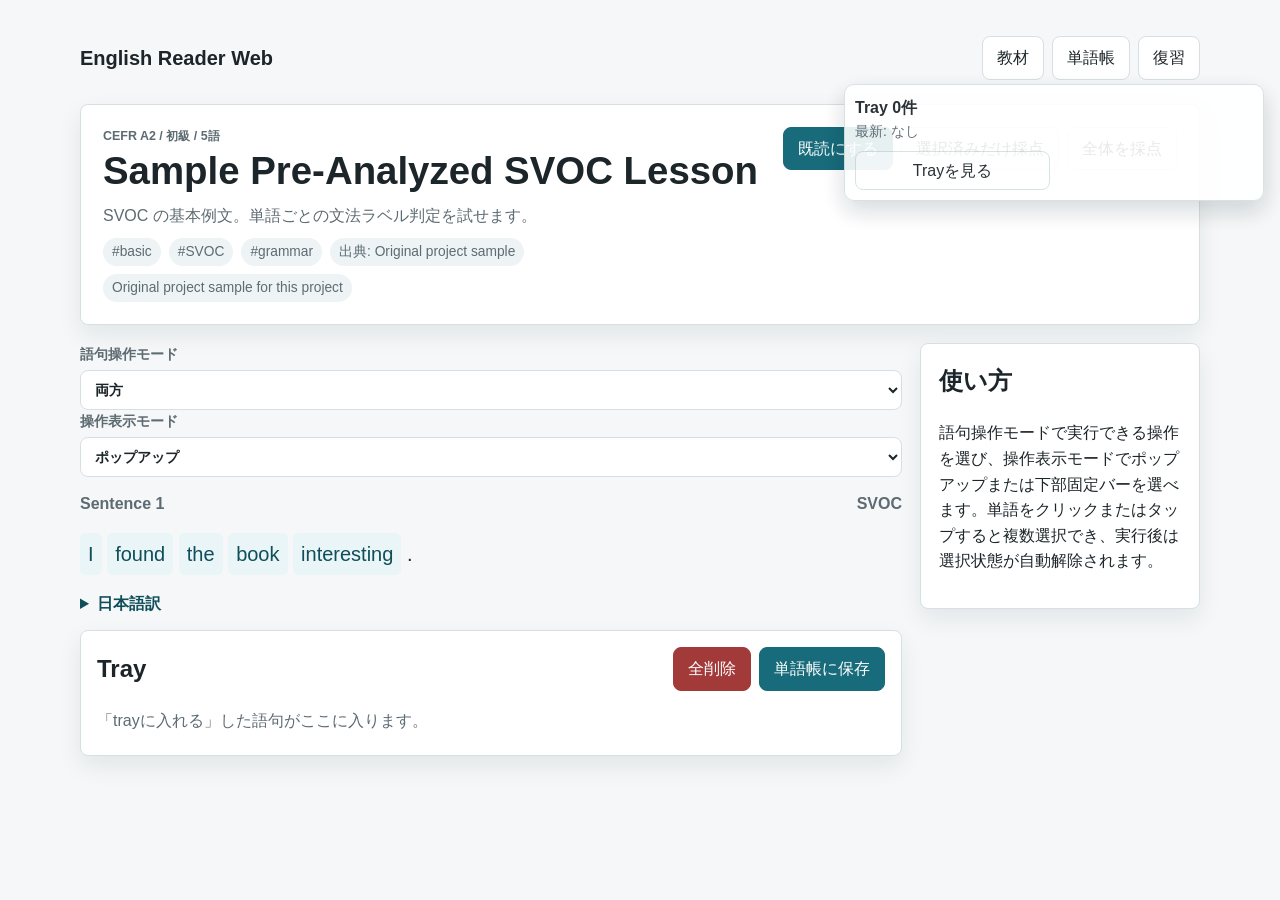
==== reader.html @ a2c3c88b "Initial public portfolio version" ====
<!DOCTYPE html>
<html lang="ja">
<head>
  <meta charset="UTF-8" />
  <meta name="viewport" content="width=device-width, initial-scale=1.0" />
  <meta http-equiv="Cache-Control" content="no-store" />
  <title>Reader - English Reader Web</title>
  <link rel="stylesheet" href="css/styles.css?v=reader-select-20260516b" />
</head>
<body class="reader-page">
  <div class="page-shell">
    <header class="site-header">
      <a class="site-title" href="index.html">English Reader Web</a>
      <nav class="site-nav" aria-label="メインナビゲーション">
        <a href="index.html">教材</a>
        <a href="vocab.html">単語帳</a>
        <a href="review.html">復習</a>
      </nav>
    </header>

    <main id="readerRoot" aria-live="polite"></main>
  </div>

  <script src="js/storage.js?v=reader-select-20260516b"></script>
  <script src="js/app.js?v=reader-select-20260516b"></script>
  <script>
    let currentPassage = null;
    let currentSentences = [];
    let currentTray = [];
    let selectedTokens = [];
    let selectedIdioms = [];
    let grammarGradeResults = {};
    let grammarCorrectLabels = {};
    let activeIdioms = [];
    let activeTokenContext = null;
    let holdTimer = null;
    let touchPopoverOpen = false;
    let suppressNextClick = false;
    let touchTokenPressActive = false;
    let currentActionMode = "both";
    let currentDisplayMode = "popup";
    let trayStatusPosition = { x: null, y: null };
    const ACTION_MODES = {
      grammar: "grammar",
      tray: "tray",
      both: "both",
      view: "view"
    };
    const DISPLAY_MODES = {
      popup: "popup",
      bottom: "bottom"
    };
    const MOBILE_ACTION_MEDIA = "(max-width: 760px)";

    function isMobileActionViewport() {
      return window.matchMedia(MOBILE_ACTION_MEDIA).matches;
    }

    function isGrammarQuizEnabled() {
      return Boolean(currentPassage?.features?.grammarQuiz);
    }

    function hasGrammarAnswerData() {
      return currentSentences.some(sentence => {
        const answerKey = sentence.answerKey;
        return answerKey && typeof answerKey === "object" && Object.keys(answerKey).length > 0;
      });
    }

    function supportsGrammarUi() {
      return isGrammarQuizEnabled() || hasGrammarAnswerData();
    }

    function getAllowedActionModes() {
      if (supportsGrammarUi()) {
        return [ACTION_MODES.grammar, ACTION_MODES.tray, ACTION_MODES.both, ACTION_MODES.view];
      }
      return [ACTION_MODES.tray, ACTION_MODES.view];
    }

    function normalizeActionMode(mode) {
      const allowed = getAllowedActionModes();
      if (allowed.includes(mode)) {
        return mode;
      }
      return allowed.includes(ACTION_MODES.tray) ? ACTION_MODES.tray : ACTION_MODES.view;
    }

    function applyActionModeFallbackIfNeeded() {
      currentActionMode = normalizeActionMode(currentActionMode);
    }

    function buildWordEntry(token, sentence) {
      return {
        word: token.lemma || token.text,
        type: "word",
        passage_id: currentPassage.id,
        passage_title: currentPassage.title,
        sentence_id: sentence.sentenceId,
        token_id: token.id,
        lemma: token.lemma || "",
        part_of_speech: tokenPartOfSpeech(token),
        meaning_ja: tokenMeaning(token),
        dictionary_entries: token.dictionaryEntries || token.dictionary_entries || [],
        example: sentence.text,
        example_translation_ja: sentence.translationJa || ""
      };
    }

    function buildIdiomEntry(idiom) {
      const firstTokenId = idiom.tokenIds?.[0] || "";
      const firstContext = currentSentences
        .map(sentence => ({ sentence, token: sentence.tokens.find(token => token.id === firstTokenId) }))
        .find(context => context.token);
      return {
        word: idiom.text,
        type: "idiom",
        passage_id: currentPassage.id,
        passage_title: currentPassage.title,
        sentence_id: firstContext?.sentence.sentenceId || "",
        token_id: firstTokenId,
        lemma: idiom.text,
        part_of_speech: "idiom",
        meaning_ja: idiom.meaningJa || idiom.meaning_ja || "",
        dictionary_entries: [],
        component_words: idiom.text.split(/\s+/),
        example: firstContext?.sentence.text || "",
        example_translation_ja: firstContext?.sentence.translationJa || ""
      };
    }

    function trayKey(entry) {
      return [entry.passage_id, entry.type, entry.sentence_id, entry.token_id || entry.word].join("::");
    }

    function tokenKey(tokenId, sentenceId) {
      return `${sentenceId}::${tokenId}`;
    }

    function clearGrammarGradeResults() {
      grammarGradeResults = {};
      grammarCorrectLabels = {};
    }

    function clearGrammarGradeFeedback() {
      clearGrammarGradeResults();
      refreshReaderBody();
      const message = document.getElementById("readerMessage");
      if (message) {
        message.innerHTML = "";
      }
    }

    function isTokenSelected(tokenId, sentenceId) {
      const key = tokenKey(tokenId, sentenceId);
      return selectedTokens.some(item => item.key === key);
    }

    function isIdiomSelected(idiomId) {
      return selectedIdioms.includes(idiomId);
    }

    function toggleSelectedToken(token, sentence) {
      const key = tokenKey(token.id, sentence.sentenceId);
      if (selectedTokens.some(item => item.key === key)) {
        selectedTokens = selectedTokens.filter(item => item.key !== key);
        return;
      }
      selectedTokens.push({
        key,
        tokenId: token.id,
        sentenceId: sentence.sentenceId
      });
    }

    function getSelectedContexts() {
      return selectedTokens
        .map(item => findToken(item.tokenId, item.sentenceId))
        .filter(context => context.token && context.sentence);
    }

    function isGrammarEnabled() {
      return supportsGrammarUi()
        && (currentActionMode === ACTION_MODES.grammar || currentActionMode === ACTION_MODES.both);
    }

    function isTrayEnabled() {
      return currentActionMode === ACTION_MODES.tray || currentActionMode === ACTION_MODES.both;
    }

    function isInteractionEnabled() {
      return currentActionMode !== ACTION_MODES.view;
    }

    function isPopoverActionMode() {
      return currentDisplayMode === DISPLAY_MODES.popup;
    }

    function isBottomActionMode() {
      return currentDisplayMode === DISPLAY_MODES.bottom;
    }

    function getActionContexts() {
      const selectedContexts = getSelectedContexts();
      if (selectedContexts.length) {
        return selectedContexts;
      }
      return activeTokenContext ? [activeTokenContext] : [];
    }

    function getIdiomById(idiomId) {
      return (currentPassage.idioms || []).find(item => item.id === idiomId) || null;
    }

    function getIdiomTokenIds(idiomIds) {
      const ids = new Set();
      idiomIds.forEach(idiomId => {
        const idiom = getIdiomById(idiomId);
        (idiom?.tokenIds || []).forEach(tokenId => ids.add(tokenId));
      });
      return ids;
    }

    function applyIdiomHighlights() {
      const highlightIds = getIdiomTokenIds([...new Set([...activeIdioms, ...selectedIdioms])]);
      document.querySelectorAll(".token").forEach(button => {
        const shouldHighlight = highlightIds.has(button.dataset.tokenId);
        button.classList.toggle("token-idiom-active", shouldHighlight);
      });
    }

    function getIdiomsForToken(tokenId) {
      return (currentPassage.idioms || []).filter(idiom => (idiom.tokenIds || []).includes(tokenId));
    }

    function renderToken(token, sentence) {
      const meaning = tokenMeaning(token);
      const part = tokenPartOfSpeech(token);
      const isWord = /[A-Za-z0-9]/.test(token.text);
      const selectedLabel = getGrammarAnswersForPassage(currentPassage.id)[token.id] || "";
      const isSelected = isTokenSelected(token.id, sentence.sentenceId);
      const idioms = getIdiomsForToken(token.id);
      const gradeState = grammarGradeResults[token.id];
      const gradeClass = gradeState ? ` grammar-${gradeState}` : "";
      const correctLabels = grammarCorrectLabels[token.id] || "";
      const showAnswerBadge = gradeState === "incorrect" || gradeState === "unanswered";
      const answerBadge = showAnswerBadge && correctLabels
        ? `<span class="grammar-answer-badge" aria-label="正解ラベル">${correctLabels}</span>`
        : "";
      if (!isWord) {
        return `<span class="punct">${token.text}</span>`;
      }
      return `
        <button
          class="token ${selectedLabel ? "token-labeled" : ""} ${isSelected ? "token-selected" : ""}${gradeClass}"
          type="button"
          data-token-id="${token.id}"
          data-sentence-id="${sentence.sentenceId}"
          data-grammar-label="${selectedLabel}"
          title="${[part, meaning, idioms.map(idiom => idiom.text).join(" / ")].filter(Boolean).join(" / ")}"
        >${token.text}${selectedLabel ? `<span class="token-label">${selectedLabel}</span>` : ""}${answerBadge}</button>
      `;
    }

    function renderSentence(sentence, index) {
      const tokenHtml = sentence.tokens.map((token, tokenIndex) => {
        const prefix = shouldSpaceBefore(token.text, sentence.tokens[tokenIndex - 1]?.text) ? " " : "";
        return prefix + renderToken(token, sentence);
      }).join("");

      return `
        <article class="sentence-card">
          <div class="sentence-head">
            <span>Sentence ${index + 1}</span>
            ${sentence.sentencePattern ? `<strong>${sentence.sentencePattern}</strong>` : ""}
          </div>
          <p class="sentence-text">${tokenHtml}</p>
          ${sentence.translationJa ? `<details class="translation-details"><summary>日本語訳</summary><p>${sentence.translationJa}</p></details>` : ""}
        </article>
      `;
    }

    function renderTray() {
      const trayItems = currentTray.map(entry => `
        <span class="tray-item">
          ${entry.word}
          <button type="button" aria-label="${entry.word} をtrayから削除" data-remove-tray="${trayKey(entry)}">×</button>
        </span>
      `).join("");
      return `
        <section id="wordTraySection" class="word-tray" aria-label="単語帳保存前のtray">
          <div class="tray-head">
            <h2>Tray</h2>
            <div class="tray-actions">
              <button class="button danger" id="clearTrayButton" type="button" ${currentTray.length ? "" : "disabled"}>全削除</button>
              <button class="button primary" id="saveTrayButton" type="button" ${currentTray.length ? "" : "disabled"}>単語帳に保存</button>
            </div>
          </div>
          <div class="tray-list">${trayItems || '<span class="muted">「trayに入れる」した語句がここに入ります。</span>'}</div>
        </section>
      `;
    }

    function renderTrayStatusBar() {
      if (isBottomActionMode() && selectedTokens.length) {
        return "";
      }
      const count = currentTray.length;
      const latest = count ? currentTray[count - 1].word : "";
      const latestText = latest.length > 24 ? `${latest.slice(0, 24)}...` : latest;
      return `
        <section class="tray-status-bar ${count ? "has-items" : "is-empty"}" aria-label="tray状態">
          <div class="tray-status-main">
            <p class="tray-status-count">Tray ${count}件</p>
            <p class="tray-status-latest">${count ? `最新: ${latestText}` : "最新: なし"}</p>
          </div>
          <div class="tray-status-actions">
            <button class="button" id="trayStatusViewButton" type="button">Trayを見る</button>
            ${count ? '<button class="button primary" id="trayStatusSaveButton" type="button">保存</button>' : ""}
          </div>
        </section>
      `;
    }

    function renderMobileActionBar() {
      if (!isBottomActionMode() || !selectedTokens.length || currentActionMode === ACTION_MODES.view) {
        return "";
      }
      const selectedContexts = getSelectedContexts();
      const firstWord = selectedContexts[0]?.token?.lemma || selectedContexts[0]?.token?.text || "";
      const shortWord = firstWord.length > 18 ? `${firstWord.slice(0, 18)}...` : firstWord;
      const summary = selectedTokens.length === 1
        ? `1語を選択中: ${shortWord}`
        : `${selectedTokens.length}語を選択中`;
      const grammarButtons = supportsGrammarUi() && isGrammarEnabled()
        ? `${GRAMMAR_LABELS.map(label => `<button class="grammar-pill" type="button" data-mobile-action="label" data-mobile-label="${label}">${label}</button>`).join("")}
            <button class="button" type="button" data-mobile-action="clear">clear</button>`
        : "";
      const saveButton = isTrayEnabled()
        ? '<button class="button primary" type="button" data-mobile-action="save">trayに入れる</button>'
        : "";
      return `
        <section class="mobile-action-bar" aria-label="下部固定語句操作バー">
          <p class="mobile-action-summary">${summary}</p>
          <div class="mobile-action-buttons">
            ${grammarButtons}
            ${saveButton}
            <button class="button danger" type="button" data-mobile-action="unselect">選択解除</button>
          </div>
        </section>
      `;
    }

    function applyTrayStatusPosition() {
      const bar = document.querySelector(".tray-status-bar");
      if (!bar) {
        return;
      }
      if (trayStatusPosition.x == null || trayStatusPosition.y == null) {
        return;
      }
      const maxX = Math.max(0, window.innerWidth - bar.offsetWidth);
      const maxY = Math.max(0, window.innerHeight - bar.offsetHeight);
      bar.style.left = `${Math.min(Math.max(0, trayStatusPosition.x), maxX)}px`;
      bar.style.top = `${Math.min(Math.max(0, trayStatusPosition.y), maxY)}px`;
      bar.style.right = "auto";
      bar.style.bottom = "auto";
    }

    function enableTrayStatusDrag() {
      const bar = document.querySelector(".tray-status-bar");
      if (!bar || bar.dataset.dragReady === "1") {
        return;
      }
      bar.dataset.dragReady = "1";
      bar.addEventListener("pointerdown", event => {
        if (event.target.closest("button")) {
          return;
        }
        const rect = bar.getBoundingClientRect();
        const offsetX = event.clientX - rect.left;
        const offsetY = event.clientY - rect.top;
        bar.classList.add("is-dragging");
        bar.setPointerCapture(event.pointerId);
        const onMove = moveEvent => {
          const maxX = Math.max(0, window.innerWidth - bar.offsetWidth);
          const maxY = Math.max(0, window.innerHeight - bar.offsetHeight);
          const x = Math.min(Math.max(0, moveEvent.clientX - offsetX), maxX);
          const y = Math.min(Math.max(0, moveEvent.clientY - offsetY), maxY);
          trayStatusPosition = { x, y };
          bar.style.left = `${x}px`;
          bar.style.top = `${y}px`;
          bar.style.right = "auto";
          bar.style.bottom = "auto";
        };
        const onUp = upEvent => {
          bar.classList.remove("is-dragging");
          bar.removeEventListener("pointermove", onMove);
          bar.removeEventListener("pointerup", onUp);
          bar.removeEventListener("pointercancel", onUp);
          if (bar.hasPointerCapture(upEvent.pointerId)) {
            bar.releasePointerCapture(upEvent.pointerId);
          }
        };
        bar.addEventListener("pointermove", onMove);
        bar.addEventListener("pointerup", onUp);
        bar.addEventListener("pointercancel", onUp);
      });
    }

    function renderReader() {
      const root = document.getElementById("readerRoot");
      const readPassages = getReadPassages();
      applyActionModeFallbackIfNeeded();
      const grammarUiEnabled = supportsGrammarUi();
      const hasGradeResults = grammarUiEnabled && Object.keys(grammarGradeResults).length > 0;
      if (!grammarUiEnabled) {
        clearGrammarGradeResults();
      }
      const source = currentPassage.source_url
        ? `<a href="${currentPassage.source_url}" target="_blank" rel="noreferrer">${currentPassage.source}</a>`
        : currentPassage.source;
      const actionModeOptions = [
        { value: ACTION_MODES.grammar, label: "文型選択のみ" },
        { value: ACTION_MODES.tray, label: "tray追加のみ" },
        { value: ACTION_MODES.both, label: "両方" },
        { value: ACTION_MODES.view, label: "閲覧のみ" }
      ].filter(option => getAllowedActionModes().includes(option.value));
      root.innerHTML = `
        <section class="reader-header">
          <div>
            <p class="eyebrow">${currentPassage.level_hint || "CEFR"} / ${getDifficultyLabel(currentPassage.difficulty)} / ${getWordCount(currentPassage)}語</p>
            <h1>${currentPassage.title}</h1>
            <p>${currentPassage.summary_ja || ""}</p>
            <div class="meta-row">
              ${(currentPassage.tags || []).map(tag => `<span>#${tag.replace(/^#/, "")}</span>`).join("")}
              <span>出典: ${source || "Original Sample"}</span>
              <span>${currentPassage.license_type || ""}</span>
            </div>
          </div>
          <div class="reader-actions">
            <button class="button primary" id="markReadButton" type="button">${readPassages[currentPassage.id]?.read ? "既読を解除" : "既読にする"}</button>
            ${grammarUiEnabled ? '<button class="button" id="gradeAnsweredButton" type="button">選択済みだけ採点</button>' : ""}
            ${grammarUiEnabled ? '<button class="button" id="gradeAllButton" type="button">全体を採点</button>' : ""}
            ${hasGradeResults ? '<button class="button ghost" id="clearGradeResultsButton" type="button">採点結果を消す</button>' : ""}
          </div>
        </section>
        <section class="layout-two">
          <div>
            <div class="reader-mode reader-mode-inline">
              <label>
                語句操作モード
                <select id="actionModeSelect">
                  ${actionModeOptions.map(option => `<option value="${option.value}" ${currentActionMode === option.value ? "selected" : ""}>${option.label}</option>`).join("")}
                </select>
              </label>
              <label>
                操作表示モード
                <select id="displayModeSelect">
                  <option value="popup" ${currentDisplayMode === DISPLAY_MODES.popup ? "selected" : ""}>ポップアップ</option>
                  <option value="bottom" ${currentDisplayMode === DISPLAY_MODES.bottom ? "selected" : ""}>下部固定</option>
                </select>
              </label>
            </div>
            ${currentSentences.map(renderSentence).join("")}
            ${renderTray()}
          </div>
          <aside class="side-panel">
            <h2>使い方</h2>
            <p>語句操作モードで実行できる操作を選び、操作表示モードでポップアップまたは下部固定バーを選べます。単語をクリックまたはタップすると複数選択でき、実行後は選択状態が自動解除されます。</p>
            <div id="readerMessage"></div>
          </aside>
        </section>
        ${renderTrayStatusBar()}
        ${renderMobileActionBar()}
        <div id="tokenPopover" class="token-popover" role="dialog" aria-label="語句操作" hidden></div>
      `;
      document.body.classList.toggle("mobile-action-active", isBottomActionMode() && selectedTokens.length > 0);
      applyIdiomHighlights();
      applyTrayStatusPosition();
      enableTrayStatusDrag();
    }

    function findToken(tokenId, sentenceId) {
      const sentence = currentSentences.find(item => item.sentenceId === sentenceId);
      return {
        sentence,
        token: sentence?.tokens.find(token => token.id === tokenId)
      };
    }

    function closeTokenPopover() {
      const popover = document.getElementById("tokenPopover");
      if (popover) {
        popover.hidden = true;
      }
      activeIdioms = [];
      applyIdiomHighlights();
      activeTokenContext = null;
    }

    function openTokenPopover(tokenButton) {
      if (!isInteractionEnabled() || !isPopoverActionMode()) {
        closeTokenPopover();
        return;
      }
      const { token, sentence } = findToken(tokenButton.dataset.tokenId, tokenButton.dataset.sentenceId);
      if (!token || !sentence) {
        return;
      }
      activeTokenContext = { token, sentence, button: tokenButton };
      const selectedLabel = getGrammarAnswersForPassage(currentPassage.id)[token.id] || "";
      const targetCount = getActionContexts().length || 1;
      const selectionStatus = targetCount > 1
        ? `<p class="popover-status">${targetCount}語を選択中</p>`
        : "";
      const idioms = getIdiomsForToken(token.id);
      activeIdioms = idioms.map(item => item.id);
      applyIdiomHighlights();
      const idiomSelectionStatus = selectedIdioms.length
        ? `<p class="popover-status">${selectedIdioms.length}件の熟語を選択中</p>`
        : "";
      const idiomHint = idioms.length && isTrayEnabled()
        ? `<div class="idiom-hints">${idioms.map(idiom => `
            <button class="idiom-save ${isIdiomSelected(idiom.id) ? "selected" : ""}" type="button" data-popover-idiom="${idiom.id}">
              <strong>${idiom.text}</strong>
            </button>
          `).join("")}</div>`
        : "";
      const popover = document.getElementById("tokenPopover");
      const labelButtons = `
        <div class="popover-labels" aria-label="文型ラベル">
          ${GRAMMAR_LABELS.map(label => `<button class="grammar-pill ${selectedLabel === label ? "selected" : ""}" type="button" data-popover-label="${label}">${label}</button>`).join("")}
        </div>
      `;
      const clearButton = '<button class="button" type="button" data-popover-clear>clear</button>';
      const saveButton = '<button class="button primary" type="button" data-popover-save>trayに入れる</button>';
      const renderPopoverContent = below => {
        const actions = [];
        if (isGrammarEnabled()) {
          actions.push(labelButtons, clearButton);
        }
        if (isTrayEnabled()) {
          actions.push(saveButton);
        }
        popover.innerHTML = below
          ? `${selectionStatus}${idiomSelectionStatus}${idiomHint}${actions.join("")}`
          : `${selectionStatus}${idiomSelectionStatus}${actions.reverse().join("")}${idiomHint}`;
      };
      renderPopoverContent(true);
      popover.hidden = false;

      const rect = tokenButton.getBoundingClientRect();
      let popoverRect = popover.getBoundingClientRect();
      const viewportMargin = 8;
      const spaceBelow = window.innerHeight - rect.bottom - viewportMargin;
      const below = spaceBelow >= popoverRect.height + viewportMargin;
      renderPopoverContent(below);
      popoverRect = popover.getBoundingClientRect();
      const left = Math.min(
        Math.max(viewportMargin, rect.left + rect.width / 2 - popoverRect.width / 2),
        window.innerWidth - popoverRect.width - viewportMargin
      );
      const preferredTop = below
        ? rect.bottom + 8
        : rect.top - popoverRect.height - 8;
      const top = Math.min(
        Math.max(viewportMargin, preferredTop),
        window.innerHeight - popoverRect.height - viewportMargin
      );
      popover.classList.toggle("is-below", below);
      popover.classList.toggle("is-above", !below);
      popover.style.left = `${left}px`;
      popover.style.top = `${top}px`;
      const arrowLeft = Math.min(
        Math.max(16, rect.left + rect.width / 2 - left),
        popoverRect.width - 16
      );
      popover.style.setProperty("--popover-arrow-left", `${arrowLeft}px`);
    }

    function refreshReaderBody() {
      renderReader();
      closeTokenPopover();
      applyIdiomHighlights();
    }

    function clearSelectedTokens() {
      selectedTokens = [];
    }

    function clearSelectedIdioms() {
      selectedIdioms = [];
    }

    function addActionContextsToTray() {
      const contexts = getActionContexts();
      if (!contexts.length) {
        return;
      }
      let added = 0;
      let skipped = 0;
      contexts.forEach(context => {
        const entry = buildWordEntry(context.token, context.sentence);
        const key = trayKey(entry);
        if (!currentTray.some(item => trayKey(item) === key)) {
          currentTray.push(entry);
          added += 1;
        } else {
          skipped += 1;
        }
      });
      const message = `trayに追加しました。追加 ${added} 件 / 追加済み ${skipped} 件。`;
      let type = "info";
      if (added) {
        type = "success";
      }
      clearSelectedTokens();
      refreshReaderBody();
      showMessage(document.getElementById("readerMessage"), message, type);
    }

    function saveTrayToVocabulary() {
      if (!currentTray.length) {
        return;
      }
      let created = 0;
      let existing = 0;
      currentTray.forEach(entry => {
        const result = saveWordIfNew(entry);
        if (result.created) {
          created += 1;
        } else {
          existing += 1;
        }
      });
      currentTray = [];
      renderReader();
      showMessage(
        document.getElementById("readerMessage"),
        `単語帳へ保存しました。追加 ${created} 件 / 保存済み ${existing} 件。`,
        "success"
      );
    }

    function toggleSelectedIdiom(idiomId) {
      if (isIdiomSelected(idiomId)) {
        selectedIdioms = selectedIdioms.filter(id => id !== idiomId);
        return;
      }
      selectedIdioms.push(idiomId);
    }

    function addSelectedIdiomsToTray() {
      if (!selectedIdioms.length) {
        return false;
      }
      let added = 0;
      let skipped = 0;
      selectedIdioms.forEach(idiomId => {
        const idiom = getIdiomById(idiomId);
        if (!idiom) {
          return;
        }
        const entry = buildIdiomEntry(idiom);
        if (!currentTray.some(item => trayKey(item) === trayKey(entry))) {
          currentTray.push(entry);
          added += 1;
        } else {
          skipped += 1;
        }
      });
      clearSelectedIdioms();
      clearSelectedTokens();
      refreshReaderBody();
      showMessage(document.getElementById("readerMessage"), `熟語をtrayに追加しました。追加 ${added} 件 / 追加済み ${skipped} 件。`, added ? "success" : "info");
      if (!added && !skipped) {
        return false;
      }
      return true;
    }

    function setLabelForActionContexts(label) {
      const contexts = getActionContexts();
      contexts.forEach(context => {
        setGrammarAnswer(currentPassage.id, context.token.id, label);
      });
      clearGrammarGradeResults();
      clearSelectedTokens();
      refreshReaderBody();
    }

    function clearLabelForActionContexts() {
      setLabelForActionContexts("");
    }

    function executePopoverAction(action) {
      if (!action) {
        return false;
      }
      const label = action.closest("[data-popover-label]");
      if (label) {
        if (!isGrammarEnabled()) {
          return false;
        }
        setLabelForActionContexts(label.dataset.popoverLabel);
        return true;
      }
      if (action.closest("[data-popover-clear]")) {
        if (!isGrammarEnabled()) {
          return false;
        }
        clearLabelForActionContexts();
        return true;
      }
      if (action.closest("[data-popover-save]")) {
        if (!isTrayEnabled()) {
          return false;
        }
        if (selectedIdioms.length) {
          addSelectedIdiomsToTray();
          return true;
        }
        addActionContextsToTray();
        return true;
      }
      const idiomButton = action.closest("[data-popover-idiom]");
      if (idiomButton) {
        if (!isTrayEnabled()) {
          return false;
        }
        toggleSelectedIdiom(idiomButton.dataset.popoverIdiom);
        if (activeTokenContext?.button) {
          openTokenPopover(activeTokenContext.button);
        }
        return true;
      }
      return false;
    }

    function collectGrammarTargets() {
      const targets = [];
      currentSentences.forEach(sentence => {
        const answerKey = sentence.answerKey || {};
        Object.entries(answerKey).forEach(([tokenId, labels]) => {
          targets.push({ tokenId, labels });
        });
      });
      return targets;
    }

    function gradeGrammar(scope = "all") {
      const answers = getGrammarAnswersForPassage(currentPassage.id);
      const allTargets = collectGrammarTargets();
      clearGrammarGradeResults();
      if (!allTargets.length) {
        refreshReaderBody();
        showMessage(document.getElementById("readerMessage"), "この教材には採点用の文型データがありません。", "info");
        return;
      }
      const targets = scope === "answered"
        ? allTargets.filter(target => Boolean(answers[target.tokenId]))
        : allTargets;
      if (scope === "answered" && !targets.length) {
        refreshReaderBody();
        showMessage(document.getElementById("readerMessage"), "文型ラベルを選択済みの語句がありません。", "info");
        return;
      }
      let correct = 0;
      targets.forEach(target => {
        const selectedLabel = answers[target.tokenId];
        grammarCorrectLabels[target.tokenId] = target.labels.join("/");
        if (!selectedLabel) {
          grammarGradeResults[target.tokenId] = "unanswered";
          return;
        }
        if (target.labels.includes(selectedLabel)) {
          grammarGradeResults[target.tokenId] = "correct";
          correct += 1;
          return;
        }
        grammarGradeResults[target.tokenId] = "incorrect";
      });
      const total = targets.length;
      const text = scope === "answered"
        ? `選択済み ${total}件中 ${correct}件正解です。`
        : `全体 ${total}件中 ${correct}件正解です。`;
      refreshReaderBody();
      showMessage(document.getElementById("readerMessage"), text, correct === total ? "success" : "info");
    }

    async function init() {
      const root = document.getElementById("readerRoot");
      try {
        const passages = await fetchJson("data/passages.json");
        const requestedId = parseQuery().get("id") || getLastOpenedPassage()?.passage_id || passages[0]?.id;
        currentPassage = passages.find(passage => passage.id === requestedId) || passages[0];
        currentSentences = buildSentenceList(currentPassage);
        clearGrammarGradeResults();
        applyActionModeFallbackIfNeeded();
        currentDisplayMode = isMobileActionViewport() ? DISPLAY_MODES.bottom : DISPLAY_MODES.popup;
        setLastOpenedPassage(currentPassage.id);
        renderReader();
      } catch (error) {
        showMessage(root, error.message, "error");
      }
    }

    document.addEventListener("click", event => {
      const bypassSuppressTarget = event.target.closest(
        "#trayStatusViewButton, #trayStatusSaveButton, #saveTrayButton, #clearTrayButton, [data-remove-tray]"
      );
      if (suppressNextClick && !bypassSuppressTarget) {
        suppressNextClick = false;
        return;
      }
      suppressNextClick = false;

      const mobileAction = event.target.closest("[data-mobile-action]");
      if (mobileAction) {
        if (mobileAction.dataset.mobileAction === "label") {
          if (isGrammarEnabled()) {
            setLabelForActionContexts(mobileAction.dataset.mobileLabel);
          }
          return;
        }
        if (mobileAction.dataset.mobileAction === "clear") {
          if (isGrammarEnabled()) {
            clearLabelForActionContexts();
          }
          return;
        }
        if (mobileAction.dataset.mobileAction === "save") {
          if (isTrayEnabled()) {
            addActionContextsToTray();
          }
          return;
        }
        if (mobileAction.dataset.mobileAction === "unselect") {
          clearSelectedTokens();
          closeTokenPopover();
          renderReader();
          return;
        }
      }

      const tokenButton = event.target.closest(".token");
      if (tokenButton) {
        if (!isInteractionEnabled()) {
          closeTokenPopover();
          return;
        }
        const { token, sentence } = findToken(tokenButton.dataset.tokenId, tokenButton.dataset.sentenceId);
        if (token && sentence) {
          toggleSelectedToken(token, sentence);
          renderReader();
          if (isPopoverActionMode()) {
            const refreshedButton = document.querySelector(`[data-token-id="${CSS.escape(token.id)}"][data-sentence-id="${CSS.escape(sentence.sentenceId)}"]`);
            if (refreshedButton) {
              openTokenPopover(refreshedButton);
            }
          } else {
            closeTokenPopover();
          }
        }
        return;
      }

      if (event.target.closest("[data-popover-label], [data-popover-clear], [data-popover-save], [data-popover-idiom]")) {
        executePopoverAction(event.target);
        return;
      }

      const popover = event.target.closest(".token-popover");
      if (popover) {
        return;
      }

      const activeTokenButton = event.target.closest(".token");
      if (activeTokenButton) {
        openTokenPopover(activeTokenButton);
        return;
      }

      const removeButton = event.target.closest("[data-remove-tray]");
      if (removeButton) {
        currentTray = currentTray.filter(entry => trayKey(entry) !== removeButton.dataset.removeTray);
        renderReader();
        return;
      }

      if (event.target.id === "saveTrayButton") {
        saveTrayToVocabulary();
        return;
      }

      if (event.target.id === "trayStatusSaveButton") {
        saveTrayToVocabulary();
        return;
      }

      if (event.target.id === "trayStatusViewButton") {
        const tray = document.getElementById("wordTraySection");
        if (tray) {
          tray.scrollIntoView({ behavior: "smooth", block: "start" });
        }
        return;
      }

      if (event.target.id === "clearTrayButton") {
        currentTray = [];
        renderReader();
        return;
      }

      if (event.target.id === "markReadButton") {
        const isRead = Boolean(getReadPassages()[currentPassage.id]?.read);
        setReadPassage(currentPassage.id, !isRead);
        renderReader();
        return;
      }

      if (event.target.id === "gradeAnsweredButton") {
        gradeGrammar("answered");
        return;
      }

      if (event.target.id === "gradeAllButton") {
        gradeGrammar("all");
        return;
      }

      if (event.target.id === "clearGradeResultsButton") {
        clearGrammarGradeFeedback();
        return;
      }

      if (!event.target.closest(".token-popover")) {
        closeTokenPopover();
      }
    });

    document.addEventListener("pointerover", event => {
      if (event.pointerType !== "mouse") {
        return;
      }
      if (!isInteractionEnabled() || !isPopoverActionMode()) {
        return;
      }
      const tokenButton = event.target.closest(".token");
      if (!tokenButton) {
        return;
      }
      openTokenPopover(tokenButton);
    });

    document.addEventListener("pointerdown", event => {
      window.clearTimeout(holdTimer);
      touchTokenPressActive = false;
      touchPopoverOpen = false;
    });

    document.addEventListener("pointerup", () => {
      window.clearTimeout(holdTimer);
      touchTokenPressActive = false;
      touchPopoverOpen = false;
    });

    document.addEventListener("pointercancel", () => {
      window.clearTimeout(holdTimer);
      touchPopoverOpen = false;
      touchTokenPressActive = false;
      closeTokenPopover();
    });

    window.addEventListener("resize", () => {
      if (isBottomActionMode()) {
        closeTokenPopover();
      }
      applyTrayStatusPosition();
    });

    document.addEventListener("change", event => {
      if (event.target.id === "actionModeSelect") {
        currentActionMode = normalizeActionMode(event.target.value);
        clearGrammarGradeResults();
        clearSelectedTokens();
        clearSelectedIdioms();
        closeTokenPopover();
        renderReader();
        return;
      }
      if (event.target.id === "displayModeSelect") {
        currentDisplayMode = event.target.value;
        clearSelectedTokens();
        clearSelectedIdioms();
        closeTokenPopover();
        renderReader();
      }
    });

    document.addEventListener("DOMContentLoaded", init);
  </script>
</body>
</html>
---- css/styles.css ----
* {
  box-sizing: border-box;
}

:root {
  color-scheme: light;
  --bg: #f5f7f8;
  --surface: #ffffff;
  --surface-strong: #eef3f5;
  --text: #1c2529;
  --muted: #5d6b72;
  --line: #d6e0e4;
  --primary: #176b7a;
  --primary-strong: #0f4e5a;
  --accent: #b45335;
  --danger: #a33a3a;
  --success: #27724a;
  --shadow: 0 10px 24px rgba(19, 41, 48, 0.08);
}

body {
  margin: 0;
  font-family: "Segoe UI", "Yu Gothic UI", Meiryo, sans-serif;
  line-height: 1.6;
  color: var(--text);
  background: var(--bg);
}

body.reader-page.mobile-action-active {
  padding-bottom: 170px;
}

a {
  color: var(--primary);
}

button,
input,
select {
  font: inherit;
}

.page-shell {
  width: min(1120px, calc(100% - 32px));
  margin: 0 auto;
  padding: 24px 0 48px;
}

.site-header {
  display: flex;
  align-items: center;
  justify-content: space-between;
  gap: 16px;
  padding: 12px 0 24px;
}

.site-title {
  color: var(--text);
  font-size: 1.25rem;
  font-weight: 800;
  text-decoration: none;
}

.site-nav {
  display: flex;
  flex-wrap: wrap;
  gap: 8px;
  align-items: center;
  justify-content: flex-end;
}

.site-nav a,
.button {
  display: inline-flex;
  align-items: center;
  justify-content: center;
  min-height: 40px;
  padding: 8px 14px;
  border: 1px solid var(--line);
  border-radius: 8px;
  color: var(--text);
  background: var(--surface);
  text-decoration: none;
  cursor: pointer;
}

.site-nav a[aria-current="page"],
.button.primary {
  color: #fff;
  border-color: var(--primary);
  background: var(--primary);
}

.button:hover,
.site-nav a:hover {
  border-color: var(--primary);
}

.button.danger {
  color: #fff;
  border-color: var(--danger);
  background: var(--danger);
}

.summary-band,
.reader-header,
.side-panel,
.lesson-card,
.sentence-card,
.vocab-card,
.review-card {
  border: 1px solid var(--line);
  border-radius: 8px;
  background: var(--surface);
  box-shadow: var(--shadow);
}

.summary-band {
  display: grid;
  grid-template-columns: minmax(0, 1fr) auto;
  gap: 24px;
  align-items: center;
  padding: 28px;
  margin-bottom: 20px;
}

.summary-band h1,
.reader-header h1,
.section-head h1 {
  margin: 0 0 8px;
  font-size: clamp(1.6rem, 3vw, 2.4rem);
  line-height: 1.25;
}

.summary-band p,
.reader-header p {
  margin: 0;
  color: var(--muted);
}

.eyebrow {
  margin: 0 0 6px;
  color: var(--accent);
  font-size: 0.78rem;
  font-weight: 800;
  letter-spacing: 0;
  text-transform: uppercase;
}

.stats-grid {
  display: grid;
  grid-template-columns: repeat(2, 96px);
  gap: 10px;
}

.stats-grid div {
  padding: 14px;
  border: 1px solid var(--line);
  border-radius: 8px;
  background: var(--surface-strong);
  text-align: center;
}

.stats-grid strong {
  display: block;
  font-size: 1.8rem;
}

.stats-grid span,
.muted {
  color: var(--muted);
}

.toolbar {
  display: flex;
  flex-wrap: wrap;
  gap: 12px;
  align-items: end;
  padding: 14px;
  margin-bottom: 24px;
  border: 1px solid var(--line);
  border-radius: 8px;
  background: var(--surface);
}

.toolbar label {
  display: grid;
  gap: 4px;
  min-width: 180px;
  color: var(--muted);
  font-size: 0.9rem;
  font-weight: 700;
}

.toolbar input,
.toolbar select {
  min-height: 40px;
  padding: 8px 10px;
  border: 1px solid var(--line);
  border-radius: 8px;
  background: #fff;
  color: var(--text);
}

.section-head {
  display: flex;
  justify-content: space-between;
  align-items: center;
  gap: 16px;
  margin: 24px 0 14px;
}

.section-head h1,
.section-head h2 {
  margin: 0;
}

.card-list {
  display: grid;
  gap: 14px;
}

.lesson-card,
.vocab-card,
.review-card {
  display: grid;
  grid-template-columns: minmax(0, 1fr) auto;
  gap: 16px;
  align-items: center;
  padding: 18px;
}

.card-title-row {
  display: flex;
  flex-wrap: wrap;
  gap: 10px;
  align-items: center;
}

.card-title-row h2,
.card-title-row h3 {
  margin: 0;
}

.lesson-card p,
.vocab-card p,
.review-card p {
  margin: 8px 0;
}

.feature-badges {
  display: flex;
  flex-wrap: wrap;
  gap: 6px;
  margin-top: 8px;
}

.feature-badge {
  display: inline-flex;
  align-items: center;
  min-height: 24px;
  padding: 2px 8px;
  border: 1px solid #cfdadf;
  border-radius: 999px;
  background: #f3f8fa;
  color: #37535b;
  font-size: 0.78rem;
  font-weight: 700;
  line-height: 1.2;
}

.feature-badge-grammar {
  border-color: #b9d4db;
  background: #eaf4f7;
}

.feature-badge-idiom {
  border-color: #dfcfb9;
  background: #faf3e9;
}

.meta-row {
  display: flex;
  flex-wrap: wrap;
  gap: 8px;
  align-items: center;
  margin-top: 10px;
}

.meta-row span,
.status-badge {
  display: inline-flex;
  align-items: center;
  min-height: 28px;
  padding: 3px 9px;
  border-radius: 999px;
  background: var(--surface-strong);
  color: var(--muted);
  font-size: 0.86rem;
}

.status-badge {
  color: #fff;
  background: var(--success);
}

.reader-header {
  display: grid;
  grid-template-columns: minmax(0, 1fr) auto;
  gap: 18px;
  align-items: start;
  padding: 22px;
  margin-bottom: 18px;
}

.reader-actions,
.card-actions {
  display: flex;
  flex-wrap: wrap;
  gap: 8px;
  justify-content: flex-end;
}

.layout-two {
  display: grid;
  grid-template-columns: minmax(0, 1fr) 280px;
  gap: 18px;
}

.side-panel {
  align-self: start;
  padding: 18px;
}

.side-panel h2 {
  margin-top: 0;
}

.reader-mode label {
  display: grid;
  gap: 4px;
  color: var(--muted);
  font-size: 0.9rem;
  font-weight: 700;
}

.reader-mode-inline {
  margin-bottom: 14px;
}

.reader-mode select {
  min-height: 40px;
  padding: 8px 10px;
  border: 1px solid var(--line);
  border-radius: 8px;
  background: #fff;
  color: var(--text);
}

.sentence-card {
  padding: 0;
  margin-bottom: 14px;
  border: 0;
  background: transparent;
  box-shadow: none;
}

.sentence-head {
  display: flex;
  justify-content: space-between;
  gap: 12px;
  color: var(--muted);
  font-weight: 700;
}

.sentence-text {
  margin: 14px 0;
  font-size: 1.25rem;
}

.token {
  position: relative;
  display: inline-flex;
  align-items: center;
  gap: 4px;
  min-height: 36px;
  margin: 2px 0;
  padding: 4px 7px;
  border: 1px solid transparent;
  border-radius: 6px;
  color: var(--primary-strong);
  background: #e9f5f7;
  cursor: pointer;
  -webkit-user-select: none;
  user-select: none;
  -webkit-touch-callout: none;
}

.token:hover {
  border-color: var(--primary);
  background: #d9eef2;
}

.token-labeled {
  border-color: var(--primary);
  background: #d9eef2;
}

.token-selected {
  border-color: var(--accent);
  background: #fff7f2;
}

.token.grammar-correct {
  border-color: #2f72c9;
  background: #e8f1ff;
  box-shadow: inset 0 0 0 1px rgba(47, 114, 201, 0.25);
}

.token.grammar-incorrect {
  border-color: #c95454;
  background: #ffecec;
  box-shadow: inset 0 0 0 1px rgba(201, 84, 84, 0.25);
}

.token.grammar-unanswered {
  border-color: #b6bec6;
  background: #f2f5f7;
  box-shadow: inset 0 0 0 1px rgba(120, 132, 145, 0.2);
}

.token-idiom-active {
  border-color: #8a6f18;
  background: #fff6d8;
  color: #4e3b00;
}

.token-idiom-active:hover {
  border-color: #6b5512;
  background: #ffefb5;
}

.token-label {
  display: inline-flex;
  align-items: center;
  justify-content: center;
  min-width: 20px;
  min-height: 20px;
  padding: 0 5px;
  border-radius: 999px;
  color: #fff;
  background: var(--primary);
  font-size: 0.72rem;
  font-weight: 800;
}

.grammar-answer-badge {
  display: inline-flex;
  align-items: center;
  justify-content: center;
  min-width: 20px;
  min-height: 20px;
  padding: 0 5px;
  border: 1px solid #8b7a3c;
  border-radius: 999px;
  color: #4f431f;
  background: #f3e7b8;
  font-size: 0.72rem;
  font-weight: 800;
}

.token-popover {
  position: fixed;
  z-index: 20;
  display: grid;
  gap: 8px;
  width: min(260px, calc(100vw - 16px));
  padding: 10px;
  border: 1px solid var(--line);
  border-radius: 8px;
  background: var(--surface);
  box-shadow: 0 16px 36px rgba(19, 41, 48, 0.2);
}

.popover-status {
  margin: 0;
  color: var(--muted);
  font-size: 0.86rem;
  font-weight: 700;
  text-align: center;
}

.token-popover[hidden] {
  display: none;
}

.token-popover::before {
  position: absolute;
  left: var(--popover-arrow-left, 50%);
  width: 12px;
  height: 12px;
  border: 1px solid var(--line);
  background: var(--surface);
  content: "";
  transform: translateX(-50%) rotate(45deg);
}

.token-popover.is-below::before {
  top: -7px;
  border-right: 0;
  border-bottom: 0;
}

.token-popover.is-above::before {
  bottom: -7px;
  border-top: 0;
  border-left: 0;
}

.popover-labels {
  display: grid;
  grid-template-columns: repeat(5, minmax(0, 1fr));
  gap: 6px;
}

.idiom-hints {
  display: grid;
  gap: 6px;
}

.idiom-save {
  display: grid;
  gap: 2px;
  padding: 8px;
  border: 1px solid #d6bd65;
  border-radius: 8px;
  color: #3c3109;
  background: #fff8dd;
  text-align: left;
  cursor: pointer;
}

.idiom-save:hover {
  border-color: #8a6f18;
  background: #ffefb5;
}

.idiom-save.selected {
  border-color: #8a6f18;
  background: #ffefb5;
  box-shadow: inset 0 0 0 1px #8a6f18;
}

.grammar-pill {
  min-height: 36px;
  border: 1px solid var(--line);
  border-radius: 8px;
  color: var(--primary-strong);
  background: var(--surface-strong);
  font-weight: 800;
  cursor: pointer;
}

.grammar-pill.selected,
.grammar-pill:hover {
  color: #fff;
  border-color: var(--primary);
  background: var(--primary);
}

.punct {
  color: var(--text);
}

.note {
  padding: 10px 12px;
  border-left: 4px solid var(--accent);
  background: transparent;
  color: var(--text);
}

.translation-details {
  margin: 8px 0;
}

.translation-details summary,
.vocab-details summary {
  color: var(--primary-strong);
}

.translation-details p {
  margin: 8px 0 0;
  color: var(--text);
}

.grammar-grid,
.grammar-cell {
  display: none;
}

.word-tray {
  display: grid;
  gap: 12px;
  padding: 16px;
  border: 1px solid var(--line);
  border-radius: 8px;
  background: var(--surface);
  box-shadow: var(--shadow);
}

.tray-head {
  display: flex;
  align-items: center;
  justify-content: space-between;
  gap: 12px;
}

.tray-actions {
  display: flex;
  flex-wrap: wrap;
  gap: 8px;
  justify-content: flex-end;
}

.tray-head h2 {
  margin: 0;
}

.tray-list {
  display: flex;
  flex-wrap: wrap;
  gap: 8px;
  min-height: 36px;
  align-items: center;
}

.tray-item {
  display: inline-flex;
  align-items: center;
  gap: 6px;
  min-height: 34px;
  padding: 4px 6px 4px 10px;
  border: 1px solid var(--line);
  border-radius: 999px;
  background: var(--surface-strong);
}

.tray-status-bar {
  position: fixed;
  right: 16px;
  left: auto;
  top: 84px;
  bottom: auto;
  z-index: 14;
  display: grid;
  grid-template-columns: 1fr;
  gap: 8px;
  align-items: center;
  width: min(420px, calc(100vw - 24px));
  padding: 10px;
  border: 1px solid var(--line);
  border-radius: 10px;
  background: rgba(255, 255, 255, 0.96);
  box-shadow: 0 10px 24px rgba(19, 41, 48, 0.18);
  touch-action: none;
  cursor: grab;
}

.tray-status-bar.is-empty {
  opacity: 0.94;
}

.tray-status-bar.has-items {
  border-color: #95c6cf;
  background: #eef7f9;
}

.tray-status-main {
  min-width: 0;
}

.tray-status-count,
.tray-status-latest {
  margin: 0;
}

.tray-status-count {
  font-weight: 800;
}

.tray-status-latest {
  color: var(--muted);
  font-size: 0.86rem;
  white-space: nowrap;
  overflow: hidden;
  text-overflow: ellipsis;
}

.tray-status-actions {
  display: grid;
  grid-template-columns: repeat(2, minmax(0, 1fr));
  gap: 8px;
  align-items: center;
}

.tray-status-actions .button {
  width: 100%;
  min-height: 36px;
  padding: 6px 10px;
}

.mobile-action-bar {
  position: fixed;
  left: 50%;
  bottom: 8px;
  z-index: 16;
  width: min(900px, calc(100% - 20px));
  transform: translateX(-50%);
  display: grid;
  gap: 8px;
  padding: 10px;
  border: 1px solid var(--line);
  border-radius: 10px;
  background: rgba(255, 255, 255, 0.97);
  box-shadow: 0 10px 24px rgba(19, 41, 48, 0.18);
}

.mobile-action-summary {
  margin: 0;
  font-weight: 800;
  color: var(--text);
  white-space: nowrap;
  overflow: hidden;
  text-overflow: ellipsis;
}

.mobile-action-buttons {
  display: grid;
  grid-template-columns: repeat(5, minmax(0, 1fr));
  gap: 6px;
}

.mobile-action-bar .grammar-pill,
.mobile-action-bar .button {
  min-height: 40px;
}

.mobile-action-bar .button {
  width: 100%;
  padding: 6px 10px;
}

.tray-status-bar.is-dragging {
  cursor: grabbing;
}

.tray-item button {
  display: inline-flex;
  align-items: center;
  justify-content: center;
  width: 24px;
  height: 24px;
  border: 0;
  border-radius: 999px;
  color: #fff;
  background: var(--danger);
  cursor: pointer;
}

.message {
  padding: 12px;
  border-radius: 8px;
  background: var(--surface-strong);
}

.message p {
  margin: 0;
}

.message p + p {
  margin-top: 8px;
}

.empty-actions {
  display: flex;
  flex-wrap: wrap;
  gap: 8px;
  margin-top: 12px;
}

.message-success {
  color: #fff;
  background: var(--success);
}

.message-error {
  color: #fff;
  background: var(--danger);
}

.history-list {
  display: grid;
  gap: 10px;
  padding: 0;
  margin: 0;
  list-style: none;
}

.history-list li {
  display: grid;
  gap: 2px;
  padding-bottom: 10px;
  border-bottom: 1px solid var(--line);
}

.history-list span {
  color: var(--muted);
  font-size: 0.9rem;
}

.folder-panel {
  display: grid;
  gap: 12px;
  padding: 14px;
  margin-bottom: 18px;
  border: 1px solid var(--line);
  border-radius: 8px;
  background: var(--surface);
}

.folder-form {
  display: grid;
  grid-template-columns: minmax(0, 1fr) auto;
  gap: 10px;
  align-items: end;
}

.folder-form label {
  display: grid;
  gap: 4px;
  color: var(--muted);
  font-size: 0.9rem;
  font-weight: 700;
}

.folder-form input {
  min-height: 40px;
  padding: 8px 10px;
  border: 1px solid var(--line);
  border-radius: 8px;
}

.folder-list,
.folder-checkboxes {
  display: flex;
  flex-wrap: wrap;
  gap: 8px;
}

.folder-chip,
.folder-checkboxes label {
  display: inline-flex;
  align-items: center;
  gap: 6px;
  min-height: 32px;
  padding: 4px 8px;
  border: 1px solid var(--line);
  border-radius: 999px;
  background: var(--surface-strong);
}

.folder-chip button {
  display: inline-flex;
  align-items: center;
  justify-content: center;
  width: 22px;
  height: 22px;
  border: 0;
  border-radius: 999px;
  color: #fff;
  background: var(--danger);
  cursor: pointer;
}

.vocab-details {
  margin-top: 8px;
}

.dictionary-list {
  display: grid;
  gap: 6px;
  padding: 0;
  margin: 8px 0 0;
  list-style: none;
}

.dictionary-list li {
  display: flex;
  flex-wrap: wrap;
  gap: 8px;
}

.sheet-grid {
  display: grid;
  grid-template-columns: repeat(auto-fit, minmax(240px, 1fr));
  gap: 14px;
}

.sheet-card {
  display: grid;
  gap: 10px;
  align-content: start;
  min-height: 240px;
  padding: 18px;
  border: 1px solid var(--line);
  border-radius: 8px;
  background: var(--surface);
  box-shadow: var(--shadow);
  cursor: pointer;
}

.sheet-card:focus {
  outline: 3px solid rgba(23, 107, 122, 0.28);
  outline-offset: 2px;
}

.sheet-card h2 {
  margin: 0;
  font-size: 1.6rem;
}

.sheet-meaning,
.sheet-other {
  margin: 0;
}

.masked {
  display: inline-flex;
  align-items: center;
  min-height: 36px;
  width: fit-content;
  max-width: 100%;
  padding: 4px 10px;
  border-radius: 6px;
  color: transparent;
  background: #1c2529;
  user-select: none;
}

.sheet-meaning.masked {
  color: #fff;
}

.dictionary-list-vertical {
  gap: 10px;
}

.dictionary-list-vertical li {
  display: grid;
  gap: 2px;
}

.flashcard-page {
  background: #eef3f1;
}

.flash-settings {
  display: grid;
  grid-template-columns: minmax(180px, 1.2fr) repeat(3, minmax(180px, 1fr));
  gap: 12px;
  padding: 16px;
  margin-bottom: 18px;
  border: 1px solid var(--line);
  border-radius: 8px;
  background: var(--surface);
}

.flash-setting-group {
  display: grid;
  gap: 8px;
  align-content: start;
}

.flash-setting-group span {
  margin: 0;
  color: var(--muted);
  font-size: 0.9rem;
  font-weight: 700;
}

.flash-setting-group select {
  min-height: 40px;
  width: min(280px, 100%);
  padding: 8px 10px;
  border: 1px solid var(--line);
  border-radius: 8px;
  background: #fff;
  color: var(--text);
}

.flash-option-list {
  display: flex;
  flex-wrap: wrap;
  gap: 6px;
}

.flash-option {
  flex: 1 1 86px;
  min-height: 40px;
  padding: 8px 12px;
  border: 1px solid var(--line);
  border-radius: 8px;
  color: var(--text);
  background: #f9fcfd;
  font: inherit;
  text-align: center;
  cursor: pointer;
}

.flash-option.is-selected {
  color: #fff;
  border-color: var(--primary);
  background: var(--primary);
}

.setting-buttons {
  display: flex;
  flex-wrap: wrap;
  gap: 8px;
}

.flash-study-board {
  display: grid;
  gap: 12px;
  margin-bottom: 18px;
}

.flash-study-top,
.flash-focus-top {
  display: flex;
  align-items: center;
  justify-content: flex-end;
  min-height: 28px;
}

.flash-progress {
  margin: 0;
  color: var(--muted);
  font-size: 0.95rem;
  font-weight: 800;
}

.flash-study-card,
.flash-focus-card {
  display: grid;
  grid-template-rows: minmax(0, 1fr) auto;
  width: 100%;
  min-height: 430px;
  border: 1px solid #cbd8d6;
  border-radius: 8px;
  box-shadow: 0 12px 28px rgba(24, 45, 44, 0.13);
  overflow: hidden;
  cursor: pointer;
}

.flash-study-card.face-word,
.flash-focus-card.face-word {
  color: #f7fbfb;
  background:
    linear-gradient(135deg, rgba(20, 114, 121, 0.95), rgba(28, 37, 41, 0.98)),
    #176b7a;
}

.flash-study-card.face-meaning,
.flash-focus-card.face-meaning {
  color: #1c2529;
  background: #fffdf8;
}

.flash-study-card:focus,
.flash-focus-card:focus {
  outline: 3px solid rgba(180, 83, 53, 0.25);
  outline-offset: 3px;
}

.flash-study-nav,
.flash-focus-nav {
  display: flex;
  flex-wrap: wrap;
  gap: 8px;
  justify-content: center;
}

.flash-study-nav {
  display: grid;
  gap: 8px;
}

.flash-study-nav-row {
  display: grid;
  grid-template-columns: 1fr;
  gap: 8px;
}

.flash-study-nav-row-main {
  grid-template-columns: repeat(2, minmax(0, 1fr));
}

.flash-study-nav-row .button {
  width: 100%;
}

.flashcard-strip {
  display: flex;
  flex-wrap: nowrap;
  gap: 10px;
  overflow-x: auto;
  padding: 4px 2px 14px;
  margin-bottom: 8px;
  scroll-snap-type: x proximity;
}

.flash-tile {
  position: relative;
  flex: 0 0 220px;
  display: grid;
  grid-template-rows: minmax(190px, 1fr) auto;
  min-height: 240px;
  padding: 0;
  border: 2px solid transparent;
  border-radius: 8px;
  box-shadow: 0 8px 18px rgba(24, 45, 44, 0.1);
  cursor: pointer;
  overflow: hidden;
  scroll-snap-align: start;
}

.flash-tile.face-word {
  color: #f7fbfb;
  background: #1b6068;
}

.flash-tile.face-meaning {
  color: #1c2529;
  background: #fffdf8;
}

.flash-tile.is-active {
  border-color: var(--accent);
}

.flash-tile:focus {
  outline: 3px solid rgba(23, 107, 122, 0.28);
  outline-offset: 2px;
}

.flash-face {
  display: grid;
  align-content: center;
  justify-items: center;
  gap: 12px;
  min-width: 0;
  padding: 28px;
  text-align: center;
}

.flash-face h2 {
  margin: 0;
  max-width: 100%;
  font-size: 3.25rem;
  line-height: 1.12;
  overflow-wrap: anywhere;
}

.flash-face h3,
.flash-answer-word {
  margin: 0;
  max-width: 100%;
  font-size: 1.35rem;
  font-weight: 800;
  overflow-wrap: anywhere;
}

.flash-card-kicker,
.flash-card-hint,
.flash-source,
.flash-tile-index {
  margin: 0;
}

.flash-card-kicker {
  color: inherit;
  font-size: 0.82rem;
  font-weight: 800;
}

.flash-source {
  max-width: 100%;
  color: inherit;
  opacity: 0.78;
  overflow-wrap: anywhere;
}

.flash-card-hint {
  display: flex;
  align-items: center;
  justify-content: center;
  min-height: 44px;
  padding: 8px 12px;
  border-top: 1px solid rgba(255, 255, 255, 0.3);
  background: rgba(255, 255, 255, 0.12);
  font-weight: 800;
}

.flash-face .dictionary-list {
  margin: 0;
  width: min(100%, 560px);
  text-align: left;
}

.flash-face .dictionary-list li {
  gap: 10px;
}

.flash-example {
  width: min(100%, 620px);
  padding-top: 12px;
  border-top: 1px solid var(--line);
  text-align: left;
}

.flash-example p {
  margin: 0 0 6px;
}

.flash-tile .flash-face {
  padding: 18px;
}

.flash-tile .flash-face h2 {
  font-size: 1.8rem;
}

.flash-tile .dictionary-list {
  font-size: 0.9rem;
}

.flash-tile .dictionary-list li {
  padding: 8px;
}

.flash-tile-index {
  display: flex;
  align-items: center;
  justify-content: center;
  min-height: 34px;
  background: rgba(255, 255, 255, 0.18);
  font-size: 0.9rem;
  font-weight: 800;
}

.flash-focus-panel {
  position: fixed;
  inset: 0;
  z-index: 1000;
  display: grid;
  place-items: center;
  padding: 18px;
  background: rgba(12, 24, 26, 0.7);
}

.flash-focus-panel[hidden] {
  display: none;
}

.flash-focus-inner {
  width: min(94vw, 900px);
  max-height: calc(100vh - 36px);
  display: grid;
  gap: 12px;
  padding: 18px;
  border: 1px solid var(--line);
  border-radius: 8px;
  background: #f4f8f7;
  box-shadow: 0 16px 44px rgba(10, 22, 30, 0.35);
  overflow: auto;
}

.flash-focus-card {
  min-height: min(68vh, 680px);
}

.flash-focus-close-row {
  display: flex;
  justify-content: center;
}

.flash-focus-nav .button,
.flash-focus-close-row .button {
  width: auto;
}

.is-hidden {
  display: none !important;
}

details summary {
  cursor: pointer;
  font-weight: 700;
}

@media (max-width: 760px) {
  body.reader-page {
    padding-bottom: calc(92px + env(safe-area-inset-bottom));
  }

  body.reader-page.mobile-action-active {
    padding-bottom: calc(210px + env(safe-area-inset-bottom));
  }

  .page-shell {
    width: min(100% - 20px, 1120px);
    padding-top: 12px;
  }

  .site-header,
  .summary-band,
  .reader-header,
  .lesson-card,
  .vocab-card,
  .review-card,
  .layout-two {
    grid-template-columns: 1fr;
  }

  .site-header {
    align-items: stretch;
    flex-direction: column;
  }

  .site-nav {
    display: grid;
    grid-template-columns: repeat(3, minmax(0, 1fr));
    gap: 6px;
  }

  .stats-grid {
    grid-template-columns: repeat(2, minmax(0, 1fr));
  }

  .reader-actions,
  .card-actions,
  .tray-actions {
    justify-content: stretch;
  }

  .button {
    width: 100%;
  }

  .tray-status-bar {
    right: 10px;
    left: 10px;
    width: auto;
    padding-bottom: calc(10px + env(safe-area-inset-bottom));
    top: auto;
    bottom: 8px;
  }

  .mobile-action-bar {
    padding-bottom: calc(10px + env(safe-area-inset-bottom));
  }

  .mobile-action-buttons {
    grid-template-columns: repeat(4, minmax(0, 1fr));
  }

  .folder-form {
    grid-template-columns: 1fr;
  }

  .site-nav a {
    width: auto;
    min-width: 0;
    padding-inline: 8px;
    white-space: nowrap;
  }

  .flash-settings {
    grid-template-columns: 1fr;
  }

  .flash-study-card {
    min-height: 360px;
  }

  .flash-face {
    padding: 20px;
  }

  .flash-face h2 {
    font-size: 2.35rem;
  }

  .flash-study-nav,
  .flash-focus-nav {
    display: grid;
    grid-template-columns: 1fr;
  }

  .flash-study-nav-row-main {
    grid-template-columns: repeat(2, minmax(0, 1fr));
  }

  .flash-tile {
    flex-basis: 78vw;
    min-height: 220px;
  }

  .flash-focus-inner {
    width: min(100% - 16px, 900px);
    max-height: calc(100vh - 16px);
    padding: 12px;
  }

  .flash-focus-card {
    min-height: min(58vh, 560px);
  }

  .flash-focus-nav .button,
  .flash-focus-close-row .button {
    width: 100%;
  }
}
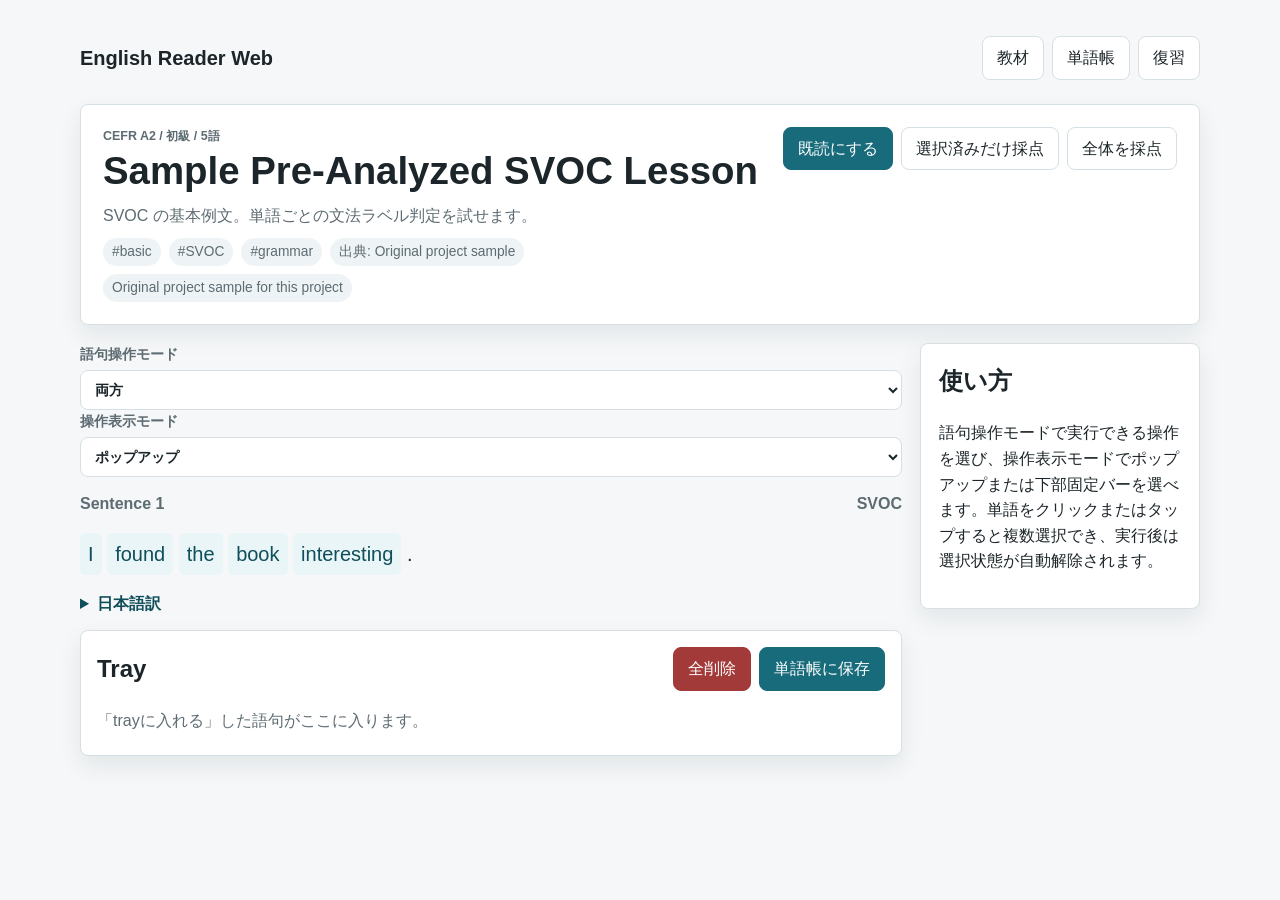
==== commit 8270ddf3: "Update public site from latest English Reader Web changes" ====
--- a/reader.html
+++ b/reader.html
@@ -160,11 +160,57 @@
       return selectedIdioms.includes(idiomId);
     }
 
+    function isSelectableToken(token) {
+      return !!token && /[A-Za-z0-9]/.test(token.text || "");
+    }
+
+    function getSelectableTokenIndex(sentence, tokenId) {
+      if (!sentence || !Array.isArray(sentence.tokens)) {
+        return -1;
+      }
+      let selectableIndex = -1;
+      for (const token of sentence.tokens) {
+        if (!isSelectableToken(token)) {
+          continue;
+        }
+        selectableIndex += 1;
+        if (token.id === tokenId) {
+          return selectableIndex;
+        }
+      }
+      return -1;
+    }
+
+    function isAdjacentToCurrentSelection(token, sentence) {
+      const targetIndex = getSelectableTokenIndex(sentence, token.id);
+      if (targetIndex < 0) {
+        return false;
+      }
+      return selectedTokens.some(item => {
+        if (item.sentenceId !== sentence.sentenceId) {
+          return false;
+        }
+        const selectedIndex = getSelectableTokenIndex(sentence, item.tokenId);
+        return selectedIndex >= 0 && Math.abs(selectedIndex - targetIndex) === 1;
+      });
+    }
+
     function toggleSelectedToken(token, sentence) {
       const key = tokenKey(token.id, sentence.sentenceId);
       if (selectedTokens.some(item => item.key === key)) {
         selectedTokens = selectedTokens.filter(item => item.key !== key);
         return;
+      }
+      if (!selectedTokens.length) {
+        selectedTokens.push({
+          key,
+          tokenId: token.id,
+          sentenceId: sentence.sentenceId
+        });
+        return;
+      }
+      if (!isAdjacentToCurrentSelection(token, sentence)) {
+        selectedTokens = [];
       }
       selectedTokens.push({
         key,
@@ -302,21 +348,24 @@
     }
 
     function renderTrayStatusBar() {
+      const count = currentTray.length;
+      if (count === 0) {
+        return "";
+      }
       if (isBottomActionMode() && selectedTokens.length) {
         return "";
       }
-      const count = currentTray.length;
-      const latest = count ? currentTray[count - 1].word : "";
+      const latest = currentTray[count - 1].word;
       const latestText = latest.length > 24 ? `${latest.slice(0, 24)}...` : latest;
       return `
-        <section class="tray-status-bar ${count ? "has-items" : "is-empty"}" aria-label="tray状態">
+        <section class="tray-status-bar has-items" aria-label="tray状態">
           <div class="tray-status-main">
             <p class="tray-status-count">Tray ${count}件</p>
-            <p class="tray-status-latest">${count ? `最新: ${latestText}` : "最新: なし"}</p>
+            <p class="tray-status-latest">最新: ${latestText}</p>
           </div>
           <div class="tray-status-actions">
             <button class="button" id="trayStatusViewButton" type="button">Trayを見る</button>
-            ${count ? '<button class="button primary" id="trayStatusSaveButton" type="button">保存</button>' : ""}
+            <button class="button primary" id="trayStatusSaveButton" type="button">保存</button>
           </div>
         </section>
       `;
--- a/css/styles.css
+++ b/css/styles.css
@@ -1052,8 +1052,6 @@
 
 .flash-study-card,
 .flash-focus-card {
-  display: grid;
-  grid-template-rows: minmax(0, 1fr) auto;
   width: 100%;
   min-height: 430px;
   border: 1px solid #cbd8d6;
@@ -1061,6 +1059,16 @@
   box-shadow: 0 12px 28px rgba(24, 45, 44, 0.13);
   overflow: hidden;
   cursor: pointer;
+}
+
+.flash-study-card {
+  display: flex;
+  flex-direction: column;
+}
+
+.flash-focus-card {
+  display: grid;
+  grid-template-rows: minmax(0, 1fr) auto;
 }
 
 .flash-study-card.face-word,
@@ -1108,6 +1116,29 @@
 
 .flash-study-nav-row .button {
   width: 100%;
+}
+
+.flash-card-nav {
+  margin-top: auto;
+  display: grid;
+  grid-template-columns: repeat(2, minmax(0, 1fr));
+  gap: 8px;
+  padding: 0 20px 20px;
+}
+
+.flash-card-nav .button {
+  width: 100%;
+}
+
+.flash-study-card.face-meaning .flash-card-nav .button {
+  color: #fff;
+  border-color: var(--primary);
+  background: var(--primary);
+}
+
+.flash-study-card.face-meaning .flash-card-nav .button:hover {
+  border-color: var(--primary-strong);
+  background: var(--primary-strong);
 }
 
 .flashcard-strip {
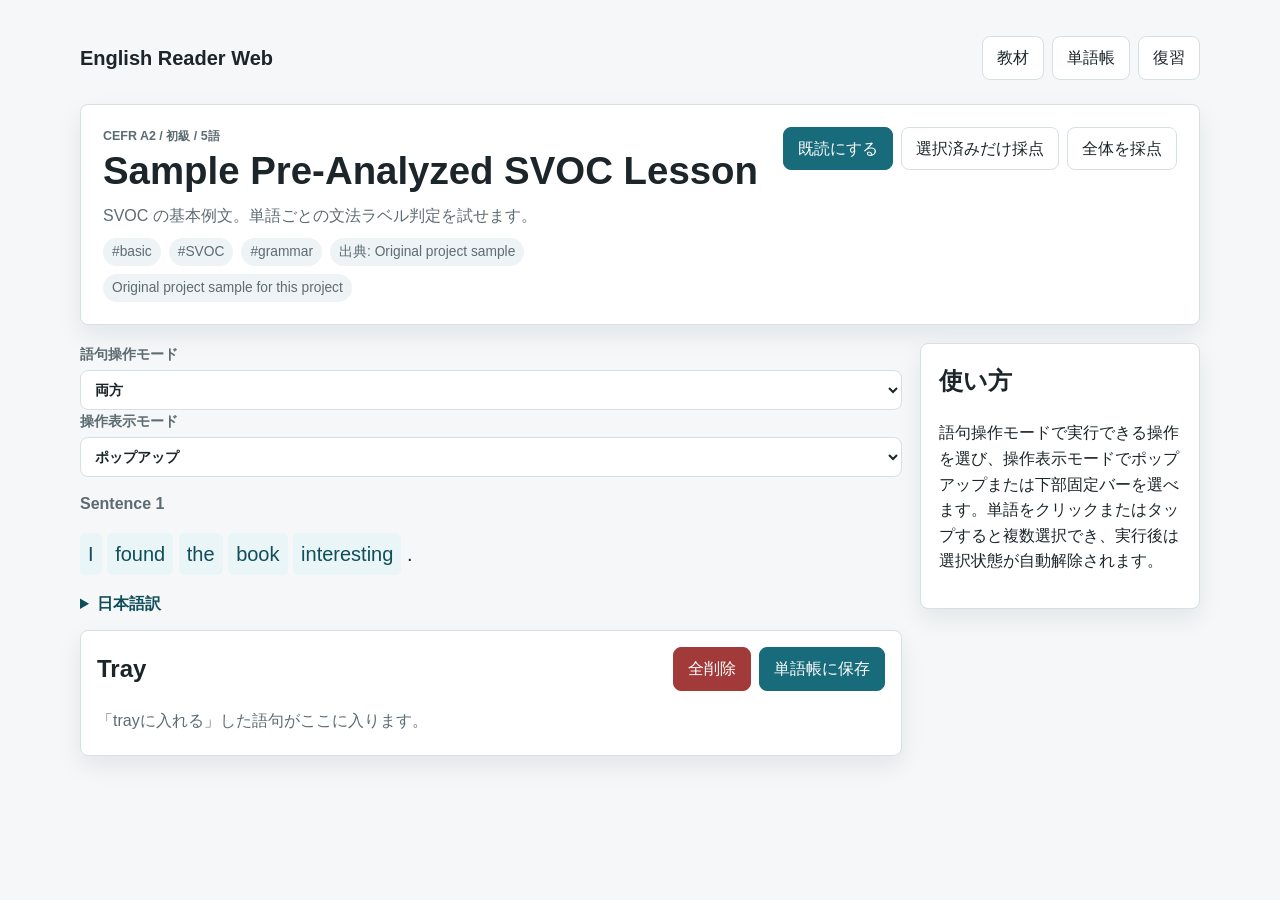
==== commit 5a9b42ac: "Update public site from latest English Reader Web changes" ====
--- a/reader.html
+++ b/reader.html
@@ -318,7 +318,6 @@
         <article class="sentence-card">
           <div class="sentence-head">
             <span>Sentence ${index + 1}</span>
-            ${sentence.sentencePattern ? `<strong>${sentence.sentencePattern}</strong>` : ""}
           </div>
           <p class="sentence-text">${tokenHtml}</p>
           ${sentence.translationJa ? `<details class="translation-details"><summary>日本語訳</summary><p>${sentence.translationJa}</p></details>` : ""}
